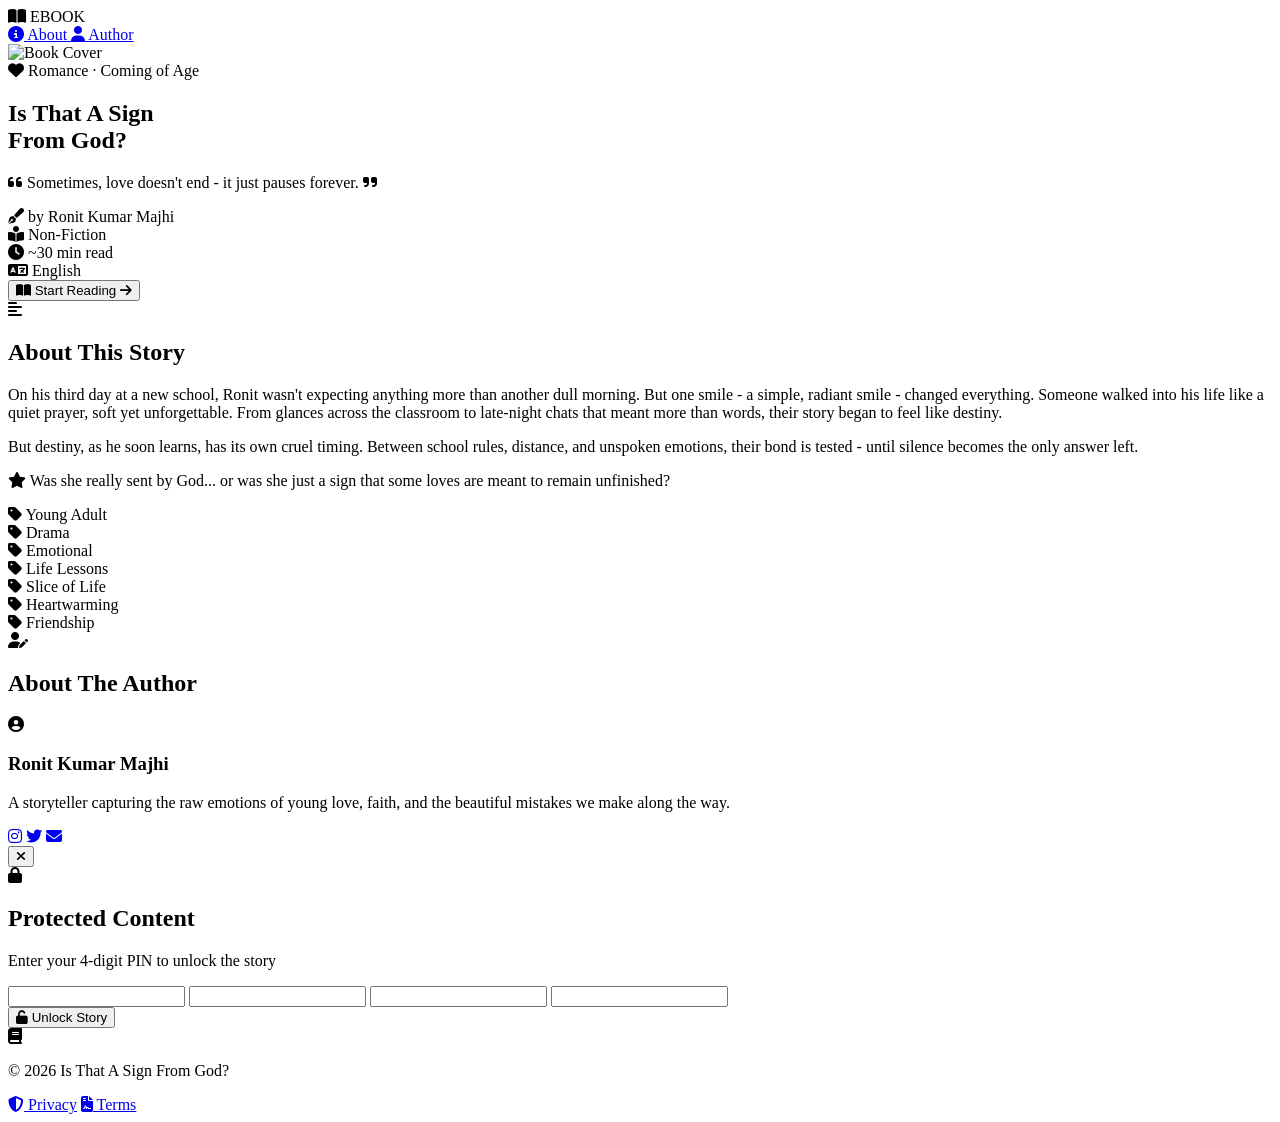
==== index.html @ 2b918b29 "Add files via upload" ====
<!DOCTYPE html>
<html lang="en">
<head>
    <meta charset="UTF-8">
    <meta name="viewport" content="width=device-width, initial-scale=1.0">
    <title>Is That A Sign From God? by Ronit Kumar Majhi</title>
    <link rel="stylesheet" href="https://cdnjs.cloudflare.com/ajax/libs/font-awesome/6.4.0/css/all.min.css">
    <link rel="stylesheet" href="css/styles.css">
</head>
<body>
    <!-- Minimalist Navigation -->
    <nav class="nav">
        <div class="nav-content">
            <div class="logo">
                <i class="fas fa-book-open"></i>
                <span>EBOOK</span>
            </div>
            <div class="nav-links">
                <a href="#about" class="nav-link">
                    <i class="fas fa-info-circle"></i>
                    <span>About</span>
                </a>
                <a href="#author" class="nav-link">
                    <i class="fas fa-user"></i>
                    <span>Author</span>
                </a>
            </div>
        </div>
    </nav>

    <div class="container">
        <!-- Hero Section -->
        <section class="hero" id="home">
            <div class="hero-content">
                <div class="book-cover">
                    <img src="./images/cover.jpg" alt="Book Cover">
                    <div class="cover-overlay"></div>
                </div>
                
                <div class="book-info">
                    <div class="genre-tag">
                        <i class="fas fa-heart"></i>
                        <span>Romance · Coming of Age</span>
                    </div>
                    
                    <h1 class="book-title">Is That A Sign<br>From God?</h1>
                    
                    <p class="tagline">
                        <i class="fas fa-quote-left"></i>
                        Sometimes, love doesn't end - it just pauses forever.
                        <i class="fas fa-quote-right"></i>
                    </p>
                    
                    <div class="author-info">
                        <i class="fas fa-pen-fancy"></i>
                        <span>by Ronit Kumar Majhi</span>
                    </div>
                    
                    <div class="book-stats">
                        <div class="stat">
                            <i class="fas fa-book-reader"></i>
                            <span>Non-Fiction</span>
                        </div>
                        <div class="stat">
                            <i class="fas fa-clock"></i>
                            <span>~30 min read</span>
                        </div>
                        <div class="stat">
                            <i class="fas fa-language"></i>
                            <span>English</span>
                        </div>
                    </div>
                    
                    <button class="cta-button" onclick="showPasswordLock()">
                        <i class="fas fa-book-open"></i>
                        <span>Start Reading</span>
                        <i class="fas fa-arrow-right"></i>
                    </button>
                </div>
            </div>
        </section>

        <!-- About Section -->
        <section class="about-section" id="about">
            <div class="section-header">
                <i class="fas fa-align-left"></i>
                <h2>About This Story</h2>
            </div>
            <div class="about-content">
                <p>On his third day at a new school, Ronit wasn't expecting anything more than another dull morning. But one smile - a simple, radiant smile - changed everything. Someone walked into his life like a quiet prayer, soft yet unforgettable. From glances across the classroom to late-night chats that meant more than words, their story began to feel like destiny.</p>
                <p>But destiny, as he soon learns, has its own cruel timing. Between school rules, distance, and unspoken emotions, their bond is tested - until silence becomes the only answer left.</p>
                <p class="highlight-text">
                    <i class="fas fa-star"></i>
                    Was she really sent by God... or was she just a sign that some loves are meant to remain unfinished?
                </p>
            </div>
            
            <div class="tags-container">
                <div class="tag"><i class="fas fa-tag"></i> Young Adult</div>
                <div class="tag"><i class="fas fa-tag"></i> Drama</div>
                <div class="tag"><i class="fas fa-tag"></i> Emotional</div>
                <div class="tag"><i class="fas fa-tag"></i> Life Lessons</div>
                <div class="tag"><i class="fas fa-tag"></i> Slice of Life</div>
                <div class="tag"><i class="fas fa-tag"></i> Heartwarming</div>
                <div class="tag"><i class="fas fa-tag"></i> Friendship</div>
            </div>
        </section>

        <!-- Author Section -->
        <section class="author-section" id="author">
            <div class="section-header">
                <i class="fas fa-user-edit"></i>
                <h2>About The Author</h2>
            </div>
            <div class="author-card">
                <div class="author-avatar">
                    <i class="fas fa-user-circle"></i>
                </div>
                <div class="author-details">
                    <h3>Ronit Kumar Majhi</h3>
                    <p class="author-bio">A storyteller capturing the raw emotions of young love, faith, and the beautiful mistakes we make along the way.</p>
                    <div class="author-social">
                        <a href="#" class="social-link"><i class="fab fa-instagram"></i></a>
                        <a href="#" class="social-link"><i class="fab fa-twitter"></i></a>
                        <a href="#" class="social-link"><i class="fas fa-envelope"></i></a>
                    </div>
                </div>
            </div>
        </section>
    </div>

    <!-- Password Lock Modal -->
    <div class="password-modal" id="passwordLock">
        <div class="modal-overlay" onclick="hidePasswordLock()"></div>
        <div class="modal-content">
            <button class="close-btn" onclick="hidePasswordLock()">
                <i class="fas fa-times"></i>
            </button>
            
            <div class="lock-header">
                <div class="lock-icon">
                    <i class="fas fa-lock"></i>
                </div>
                <h2>Protected Content</h2>
                <p>Enter your 4-digit PIN to unlock the story</p>
            </div>
            
            <div class="pin-inputs">
                <input type="password" maxlength="1" class="pin-box" id="pin1" />
                <input type="password" maxlength="1" class="pin-box" id="pin2" />
                <input type="password" maxlength="1" class="pin-box" id="pin3" />
                <input type="password" maxlength="1" class="pin-box" id="pin4" />
            </div>
            
            <button class="unlock-button" onclick="verifyPin()">
                <i class="fas fa-unlock"></i>
                <span>Unlock Story</span>
            </button>
            
            <div class="error-msg" id="errorMessage"></div>
        </div>
    </div>

    <!-- Footer -->
    <footer class="footer">
        <div class="footer-content">
            <div class="footer-section">
                <i class="fas fa-book"></i>
                <p>© 2026 Is That A Sign From God?</p>
            </div>
            <div class="footer-section">
                <a href="#"><i class="fas fa-shield-alt"></i> Privacy</a>
                <a href="#"><i class="fas fa-file-contract"></i> Terms</a>
            </div>
        </div>
    </footer>

    <script src="js/script.js"></script>
</body>
</html>
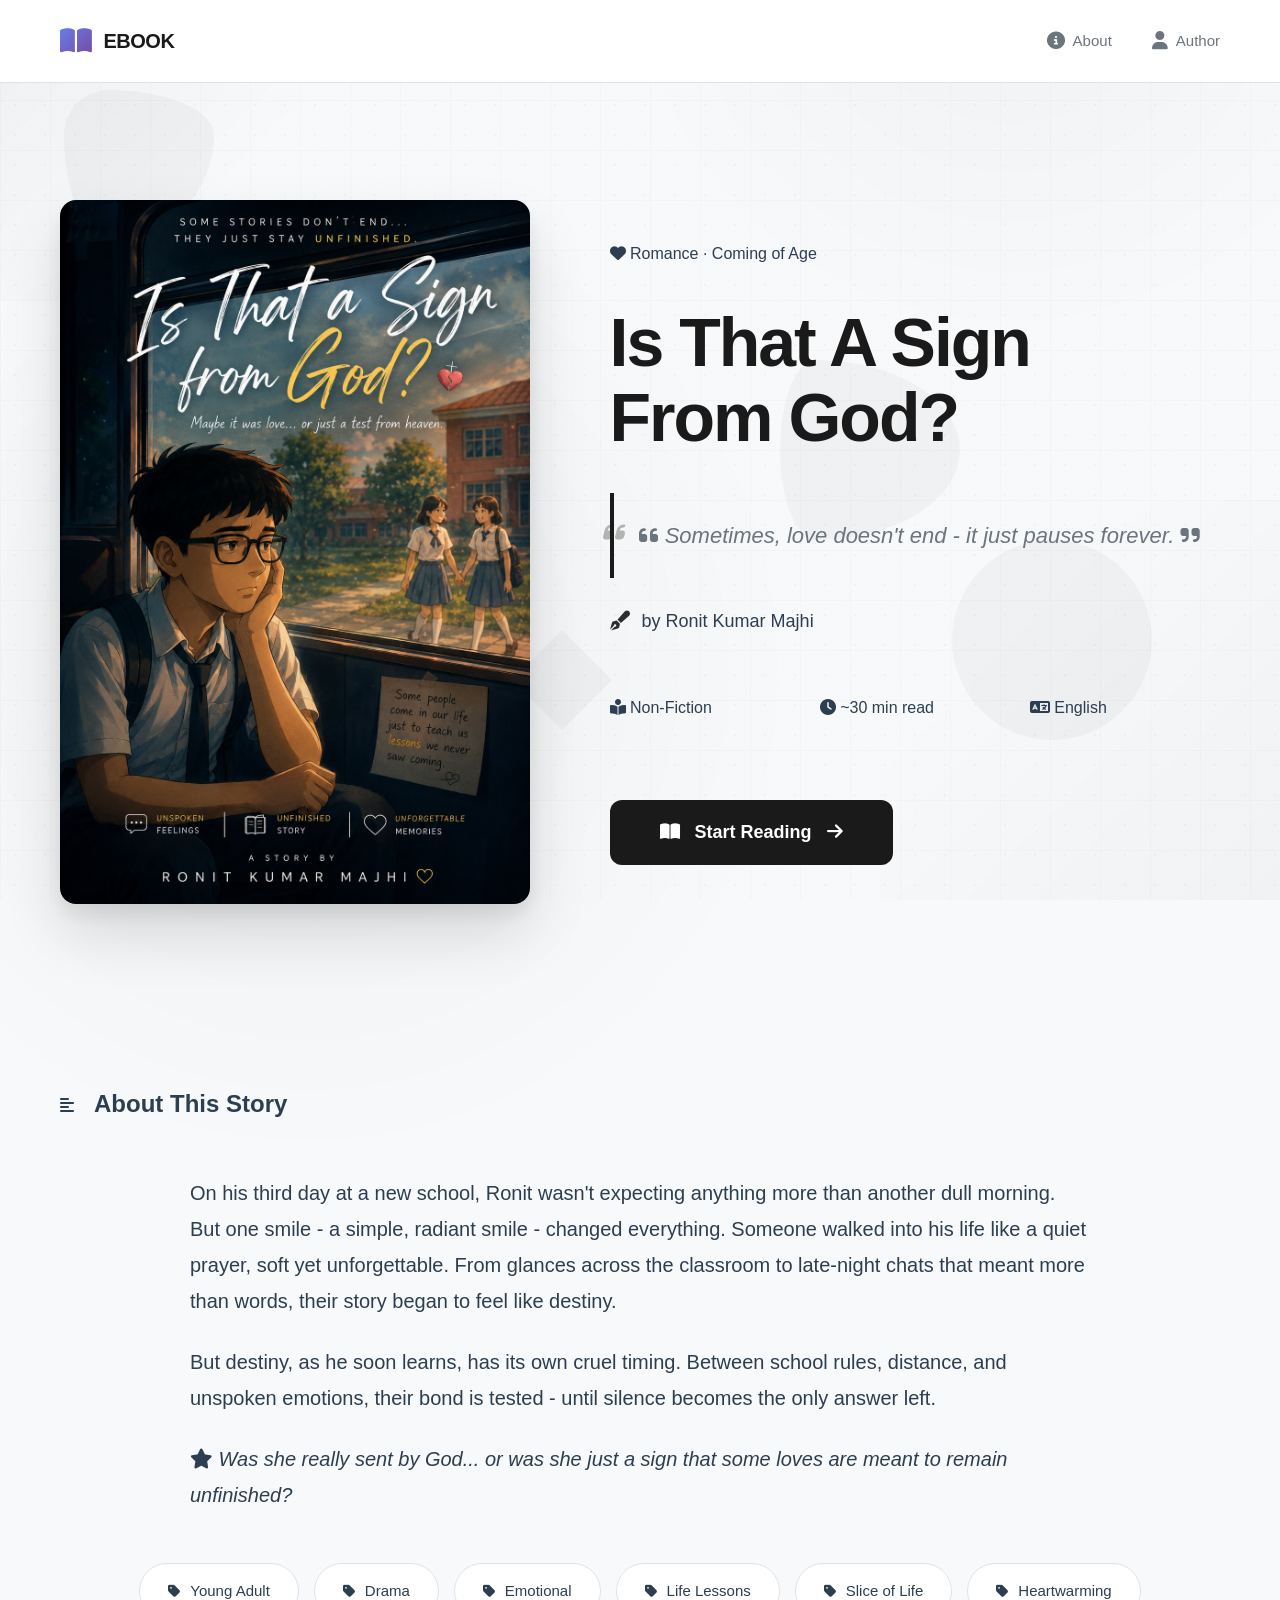
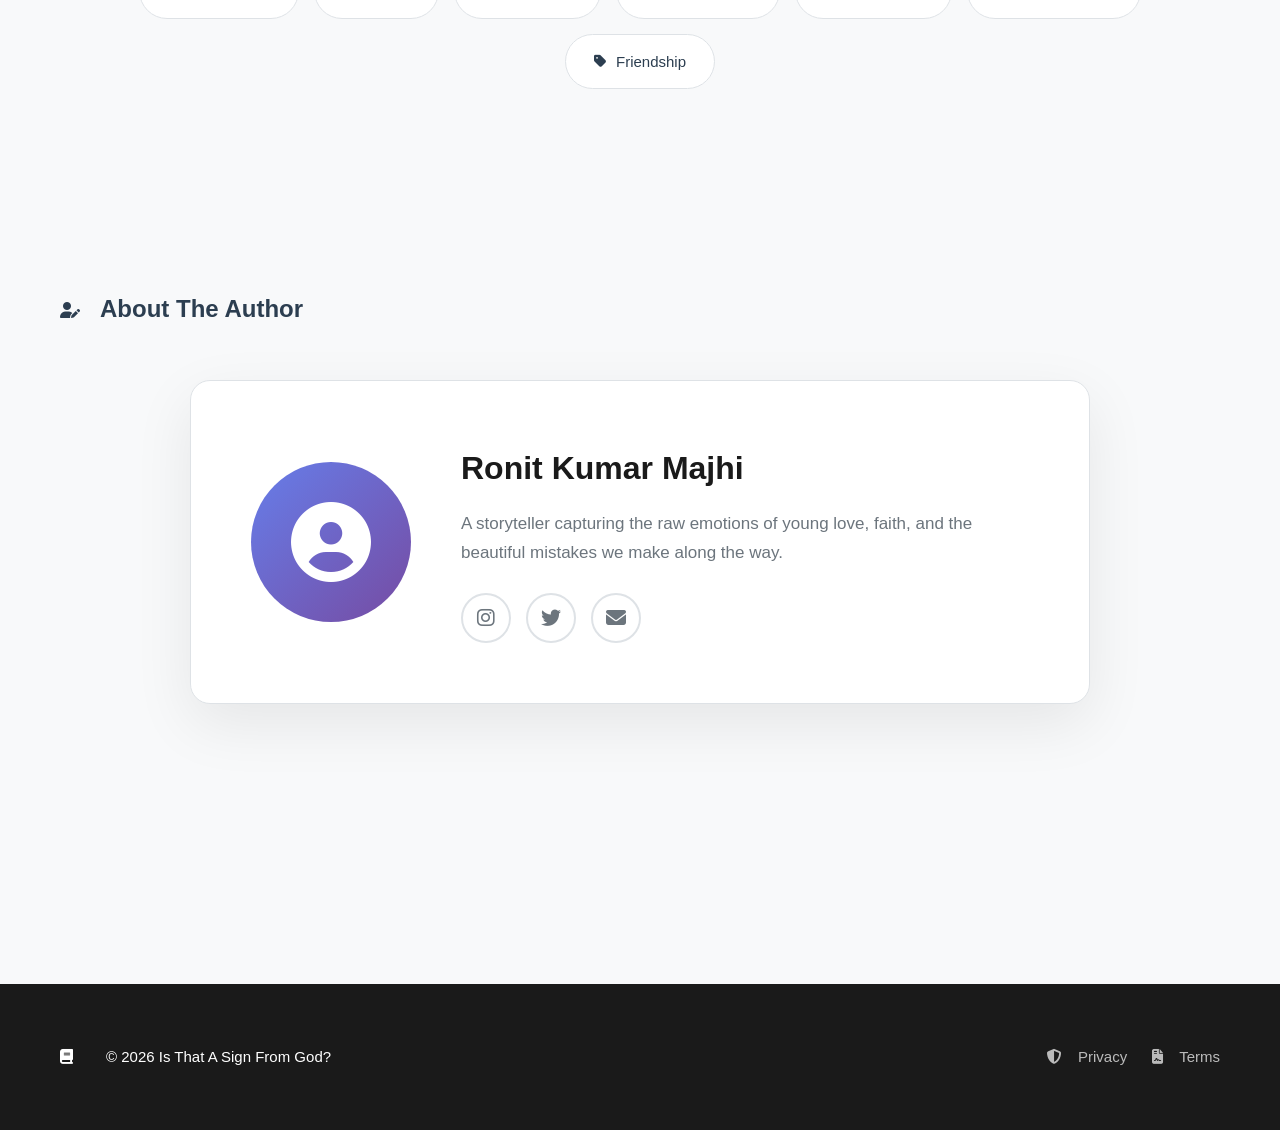
==== commit 03c2d0d2: "push" ====
--- a/index.html
+++ b/index.html
@@ -8,6 +8,21 @@
     <link rel="stylesheet" href="css/styles.css">
 </head>
 <body>
+    <!-- Background Elements -->
+    <div class="bg-shapes">
+        <div class="shape shape-1"></div>
+        <div class="shape shape-2"></div>
+        <div class="shape shape-3"></div>
+        <div class="shape shape-4"></div>
+        <div class="shape shape-5"></div>
+    </div>
+    <div class="bg-grid"></div>
+    <div class="bg-dots"></div>
+    <div class="corner-accent corner-accent-tl"></div>
+    <div class="corner-accent corner-accent-br"></div>
+    <div class="noise-overlay"></div>
+
+
     <!-- Minimalist Navigation -->
     <nav class="nav">
         <div class="nav-content">
--- a/css/styles.css
+++ b/css/styles.css
@@ -0,0 +1,1179 @@
+/* CSS Variables */
+:root {
+    --primary: #1a1a1a;
+    --secondary: #f8f9fa;
+    --accent: #2d2d2d;
+    --text: #2c3e50;
+    --text-light: #6c757d;
+    --border: #dee2e6;
+    --shadow: rgba(0, 0, 0, 0.08);
+    --shadow-lg: rgba(0, 0, 0, 0.15);
+    --transition: all 0.4s cubic-bezier(0.4, 0, 0.2, 1);
+    --gradient: linear-gradient(135deg, #667eea 0%, #764ba2 100%);
+}
+
+* {
+    margin: 0;
+    padding: 0;
+    box-sizing: border-box;
+}
+
+/* Background Decorative Elements */
+body::before {
+    content: '';
+    position: fixed;
+    top: -50%;
+    right: -10%;
+    width: 800px;
+    height: 800px;
+    background: radial-gradient(circle, rgba(26, 26, 26, 0.03) 0%, transparent 70%);
+    border-radius: 50%;
+    z-index: -1;
+    pointer-events: none;
+}
+
+body::after {
+    content: '';
+    position: fixed;
+    bottom: -30%;
+    left: -15%;
+    width: 1000px;
+    height: 1000px;
+    background: radial-gradient(circle, rgba(26, 26, 26, 0.04) 0%, transparent 70%);
+    border-radius: 50%;
+    z-index: -1;
+    pointer-events: none;
+}
+
+/* Floating geometric shapes */
+.bg-shapes {
+    position: fixed;
+    top: 0;
+    left: 0;
+    width: 100%;
+    height: 100%;
+    overflow: hidden;
+    z-index: -1;
+    pointer-events: none;
+}
+
+.shape {
+    position: absolute;
+    opacity: 0.03;
+}
+
+.shape-1 {
+    top: 10%;
+    left: 5%;
+    width: 150px;
+    height: 150px;
+    background: var(--primary);
+    border-radius: 30% 70% 70% 30% / 30% 30% 70% 70%;
+    animation: float 20s ease-in-out infinite;
+}
+
+.shape-2 {
+    top: 60%;
+    right: 10%;
+    width: 200px;
+    height: 200px;
+    background: var(--primary);
+    border-radius: 50%;
+    animation: float 25s ease-in-out infinite reverse;
+}
+
+.shape-3 {
+    bottom: 20%;
+    left: 15%;
+    width: 120px;
+    height: 120px;
+    background: var(--primary);
+    transform: rotate(45deg);
+    animation: float 30s ease-in-out infinite;
+}
+
+.shape-4 {
+    top: 40%;
+    right: 25%;
+    width: 180px;
+    height: 180px;
+    background: var(--primary);
+    border-radius: 20% 80% 80% 20% / 50% 50% 50% 50%;
+    animation: float 22s ease-in-out infinite;
+}
+
+.shape-5 {
+    top: 70%;
+    left: 40%;
+    width: 100px;
+    height: 100px;
+    background: var(--primary);
+    clip-path: polygon(50% 0%, 100% 50%, 50% 100%, 0% 50%);
+    animation: float 28s ease-in-out infinite reverse;
+}
+
+@keyframes float {
+    0%, 100% {
+        transform: translateY(0) rotate(0deg);
+    }
+    25% {
+        transform: translateY(-30px) rotate(5deg);
+    }
+    50% {
+        transform: translateY(0) rotate(0deg);
+    }
+    75% {
+        transform: translateY(30px) rotate(-5deg);
+    }
+}
+
+/* Subtle grid pattern */
+.bg-grid {
+    position: fixed;
+    top: 0;
+    left: 0;
+    width: 100%;
+    height: 100%;
+    background-image: 
+        linear-gradient(rgba(26, 26, 26, 0.02) 1px, transparent 1px),
+        linear-gradient(90deg, rgba(26, 26, 26, 0.02) 1px, transparent 1px);
+    background-size: 50px 50px;
+    z-index: -1;
+    pointer-events: none;
+}
+
+/* Diagonal lines pattern */
+.bg-lines {
+    position: fixed;
+    top: 0;
+    left: 0;
+    width: 100%;
+    height: 100%;
+    background-image: repeating-linear-gradient(
+        45deg,
+        transparent,
+        transparent 100px,
+        rgba(26, 26, 26, 0.01) 100px,
+        rgba(26, 26, 26, 0.01) 102px
+    );
+    z-index: -1;
+    pointer-events: none;
+}
+
+/* Dot pattern */
+.bg-dots {
+    position: fixed;
+    top: 0;
+    left: 0;
+    width: 100%;
+    height: 100%;
+    background-image: radial-gradient(circle, rgba(26, 26, 26, 0.03) 1px, transparent 1px);
+    background-size: 30px 30px;
+    z-index: -1;
+    pointer-events: none;
+}
+
+/* Corner accents */
+.corner-accent {
+    position: fixed;
+    z-index: -1;
+    pointer-events: none;
+}
+
+.corner-accent-tl {
+    top: 0;
+    left: 0;
+    width: 300px;
+    height: 300px;
+    background: linear-gradient(135deg, rgba(26, 26, 26, 0.04) 0%, transparent 70%);
+}
+
+.corner-accent-br {
+    bottom: 0;
+    right: 0;
+    width: 400px;
+    height: 400px;
+    background: linear-gradient(-45deg, rgba(26, 26, 26, 0.03) 0%, transparent 70%);
+}
+
+/* Noise texture overlay */
+.noise-overlay {
+    position: fixed;
+    top: 0;
+    left: 0;
+    width: 100%;
+    height: 100%;
+    background-image: url('data:image/svg+xml;utf8,<svg xmlns="http://www.w3.org/2000/svg" width="200" height="200"><filter id="noise"><feTurbulence type="fractalNoise" baseFrequency="0.9" numOctaves="4" stitchTiles="stitch"/></filter><rect width="100%" height="100%" filter="url(%23noise)" opacity="0.03"/></svg>');
+    z-index: -1;
+    pointer-events: none;
+    opacity: 0.5;
+}
+
+body {
+    font-family: 'Inter', -apple-system, BlinkMacSystemFont, 'Segoe UI', Roboto, sans-serif;
+    background: var(--secondary);
+    color: var(--text);
+    line-height: 1.7;
+    -webkit-font-smoothing: antialiased;
+    overflow-x: hidden;
+}
+
+/* Scroll Progress Bar */
+.scroll-progress {
+    position: fixed;
+    top: 0;
+    left: 0;
+    height: 4px;
+    background: var(--gradient);
+    width: 0%;
+    z-index: 9999;
+    transition: width 0.1s ease;
+}
+
+/* Navigation */
+.nav {
+    position: fixed;
+    top: 0;
+    left: 0;
+    right: 0;
+    background: rgba(255, 255, 255, 0.98);
+    backdrop-filter: blur(20px);
+    border-bottom: 1px solid var(--border);
+    z-index: 1000;
+    transition: var(--transition);
+}
+
+.nav.scrolled {
+    box-shadow: 0 4px 20px var(--shadow);
+}
+
+.nav-content {
+    max-width: 1400px;
+    margin: 0 auto;
+    padding: 24px 60px;
+    display: flex;
+    justify-content: space-between;
+    align-items: center;
+}
+
+.logo {
+    display: flex;
+    align-items: center;
+    gap: 12px;
+    font-weight: 700;
+    font-size: 20px;
+    color: var(--primary);
+    letter-spacing: -0.5px;
+}
+
+.logo i {
+    font-size: 28px;
+    background: var(--gradient);
+    -webkit-background-clip: text;
+    -webkit-text-fill-color: transparent;
+    background-clip: text;
+}
+
+.nav-links {
+    display: flex;
+    gap: 40px;
+}
+
+.nav-link {
+    display: flex;
+    align-items: center;
+    gap: 8px;
+    color: var(--text-light);
+    text-decoration: none;
+    font-size: 15px;
+    font-weight: 500;
+    transition: var(--transition);
+    position: relative;
+}
+
+.nav-link::after {
+    content: '';
+    position: absolute;
+    bottom: -5px;
+    left: 0;
+    width: 0;
+    height: 2px;
+    background: var(--gradient);
+    transition: width 0.3s ease;
+}
+
+.nav-link:hover {
+    color: var(--primary);
+}
+
+.nav-link:hover::after {
+    width: 100%;
+}
+
+.nav-link i {
+    font-size: 18px;
+}
+
+/* Container */
+.container {
+    max-width: 1400px;
+    margin: 0 auto;
+    padding: 120px 60px 80px;
+}
+
+/* Hero Section */
+.hero {
+    min-height: calc(100vh - 120px);
+    display: flex;
+    align-items: center;
+    padding: 80px 0;
+}
+
+.hero-content {
+    display: grid;
+    grid-template-columns: 1fr 1.3fr;
+    gap: 80px;
+    align-items: center;
+    width: 100%;
+}
+
+/* Book Cover with 3D Effect */
+.book-cover-wrapper {
+    position: relative;
+    perspective: 1500px;
+}
+
+.book-cover {
+    position: relative;
+    border-radius: 16px;
+    overflow: hidden;
+    box-shadow: 
+        0 30px 60px rgba(0, 0, 0, 0.12),
+        0 10px 20px rgba(0, 0, 0, 0.08);
+    transition: transform 0.6s cubic-bezier(0.23, 1, 0.32, 1);
+    transform-style: preserve-3d;
+}
+
+.book-cover:hover {
+    transform: translateY(-15px) rotateX(5deg) rotateY(-5deg);
+}
+
+.book-cover img {
+    width: 100%;
+    height: auto;
+    display: block;
+}
+
+.cover-overlay {
+    position: absolute;
+    top: 0;
+    left: 0;
+    right: 0;
+    bottom: 0;
+    background: linear-gradient(to bottom, transparent 50%, rgba(0,0,0,0.4));
+    opacity: 0;
+    transition: opacity 0.4s ease;
+}
+
+.book-cover:hover .cover-overlay {
+    opacity: 1;
+}
+
+/* Decorative Elements */
+.book-cover-wrapper::before {
+    content: '';
+    position: absolute;
+    top: -20px;
+    right: -20px;
+    width: 100px;
+    height: 100px;
+    background: var(--gradient);
+    border-radius: 50%;
+    opacity: 0.1;
+    z-index: -1;
+}
+
+.book-cover-wrapper::after {
+    content: '';
+    position: absolute;
+    bottom: -30px;
+    left: -30px;
+    width: 150px;
+    height: 150px;
+    background: var(--gradient);
+    border-radius: 50%;
+    opacity: 0.08;
+    z-index: -1;
+}
+
+/* Book Info */
+.book-info {
+    display: flex;
+    flex-direction: column;
+    gap: 28px;
+}
+
+.genre-badge {
+    display: inline-flex;
+    align-items: center;
+    gap: 10px;
+    padding: 12px 24px;
+    background: var(--secondary);
+    border: 1px solid var(--border);
+    border-radius: 50px;
+    font-size: 14px;
+    font-weight: 600;
+    color: var(--text);
+    width: fit-content;
+    letter-spacing: 0.5px;
+    text-transform: uppercase;
+}
+
+.genre-badge i {
+    font-size: 16px;
+    background: var(--gradient);
+    -webkit-background-clip: text;
+    -webkit-text-fill-color: transparent;
+}
+
+.book-title {
+    font-size: 68px;
+    font-weight: 900;
+    line-height: 1.1;
+    color: var(--primary);
+    letter-spacing: -2px;
+    margin: 10px 0;
+}
+
+.book-title-gradient {
+    background: var(--gradient);
+    -webkit-background-clip: text;
+    -webkit-text-fill-color: transparent;
+    background-clip: text;
+}
+
+.tagline {
+    font-size: 22px;
+    color: var(--text-light);
+    font-style: italic;
+    line-height: 1.6;
+    padding: 25px 0 25px 25px;
+    border-left: 4px solid var(--primary);
+    position: relative;
+}
+
+.tagline::before {
+    content: '\f10d';
+    font-family: 'Font Awesome 6 Free';
+    font-weight: 900;
+    position: absolute;
+    left: -12px;
+    top: 20px;
+    font-size: 24px;
+    color: var(--primary);
+    opacity: 0.3;
+}
+
+.author-info {
+    display: flex;
+    align-items: center;
+    gap: 12px;
+    font-size: 18px;
+    color: var(--text);
+    font-weight: 500;
+}
+
+.author-info i {
+    font-size: 20px;
+    color: var(--accent);
+}
+
+/* Stats Grid */
+.book-stats {
+    display: grid;
+    grid-template-columns: repeat(3, 1fr);
+    gap: 20px;
+    padding: 30px 0;
+}
+
+.stat-card {
+    display: flex;
+    flex-direction: column;
+    gap: 8px;
+    padding: 20px;
+    background: white;
+    border: 1px solid var(--border);
+    border-radius: 12px;
+    transition: var(--transition);
+}
+
+.stat-card:hover {
+    transform: translateY(-5px);
+    box-shadow: 0 10px 30px var(--shadow);
+    border-color: var(--primary);
+}
+
+.stat-icon {
+    font-size: 24px;
+    background: var(--gradient);
+    -webkit-background-clip: text;
+    -webkit-text-fill-color: transparent;
+}
+
+.stat-label {
+    font-size: 13px;
+    color: var(--text-light);
+    font-weight: 500;
+    text-transform: uppercase;
+    letter-spacing: 0.5px;
+}
+
+.stat-value {
+    font-size: 16px;
+    color: var(--text);
+    font-weight: 600;
+}
+
+/* CTA Button */
+.cta-button {
+    display: inline-flex;
+    align-items: center;
+    justify-content: center;
+    gap: 15px;
+    padding: 22px 50px;
+    background: var(--primary);
+    color: white;
+    border: none;
+    border-radius: 12px;
+    font-size: 18px;
+    font-weight: 600;
+    cursor: pointer;
+    transition: var(--transition);
+    width: fit-content;
+    margin-top: 20px;
+    position: relative;
+    overflow: hidden;
+}
+
+.cta-button::before {
+    content: '';
+    position: absolute;
+    top: 0;
+    left: -100%;
+    width: 100%;
+    height: 100%;
+    background: var(--gradient);
+    transition: left 0.4s ease;
+    z-index: 0;
+}
+
+.cta-button:hover::before {
+    left: 0;
+}
+
+.cta-button span,
+.cta-button i {
+    position: relative;
+    z-index: 1;
+}
+
+.cta-button:hover {
+    transform: translateY(-3px);
+    box-shadow: 0 15px 40px var(--shadow-lg);
+}
+
+.cta-button i:last-child {
+    transition: transform 0.3s ease;
+}
+
+.cta-button:hover i:last-child {
+    transform: translateX(5px);
+}
+
+/* Section Divider */
+.section-divider {
+    width: 100%;
+    height: 1px;
+    background: linear-gradient(90deg, transparent, var(--border), transparent);
+    margin: 80px 0;
+}
+
+/* About Section */
+.about-section,
+.author-section {
+    padding: 100px 0;
+}
+
+.section-header {
+    display: flex;
+    align-items: center;
+    gap: 20px;
+    margin-bottom: 50px;
+}
+
+.section-icon {
+    width: 60px;
+    height: 60px;
+    display: flex;
+    align-items: center;
+    justify-content: center;
+    background: var(--gradient);
+    border-radius: 16px;
+    font-size: 28px;
+    color: white;
+}
+
+.section-title {
+    font-size: 42px;
+    font-weight: 800;
+    color: var(--primary);
+    letter-spacing: -1px;
+}
+
+.about-content {
+    max-width: 900px;
+    margin: 0 auto;
+}
+
+.about-content p {
+    font-size: 20px;
+    line-height: 1.8;
+    color: var(--text);
+    margin-bottom: 25px;
+}
+
+/* Highlight Card */
+.highlight-card {
+    display: flex;
+    align-items: flex-start;
+    gap: 20px;
+    padding: 35px;
+    background: white;
+    border: 1px solid var(--border);
+    border-radius: 16px;
+    margin-top: 40px;
+    box-shadow: 0 10px 30px var(--shadow);
+}
+
+.highlight-icon {
+    width: 50px;
+    height: 50px;
+    display: flex;
+    align-items: center;
+    justify-content: center;
+    background: var(--gradient);
+    border-radius: 12px;
+    font-size: 24px;
+    color: white;
+    flex-shrink: 0;
+}
+
+.highlight-text {
+    font-size: 19px;
+    line-height: 1.7;
+    color: var(--text);
+    font-style: italic;
+}
+
+/* Tags */
+.tags-container {
+    display: flex;
+    flex-wrap: wrap;
+    gap: 15px;
+    margin-top: 50px;
+    justify-content: center;
+}
+
+.tag {
+    display: flex;
+    align-items: center;
+    gap: 10px;
+    padding: 14px 28px;
+    background: white;
+    border: 1px solid var(--border);
+    border-radius: 50px;
+    font-size: 15px;
+    font-weight: 500;
+    color: var(--text);
+    transition: var(--transition);
+}
+
+.tag:hover {
+    background: var(--primary);
+    color: white;
+    border-color: var(--primary);
+    transform: translateY(-3px);
+    box-shadow: 0 8px 20px var(--shadow);
+}
+
+.tag i {
+    font-size: 14px;
+}
+
+/* Author Section */
+.author-card {
+    display: flex;
+    gap: 50px;
+    align-items: center;
+    max-width: 900px;
+    margin: 0 auto;
+    padding: 60px;
+    background: white;
+    border: 1px solid var(--border);
+    border-radius: 20px;
+    box-shadow: 0 20px 60px var(--shadow);
+}
+
+.author-avatar-wrapper {
+    position: relative;
+}
+
+.author-avatar {
+    width: 160px;
+    height: 160px;
+    display: flex;
+    align-items: center;
+    justify-content: center;
+    background: var(--gradient);
+    border-radius: 50%;
+    font-size: 80px;
+    color: white;
+    position: relative;
+    z-index: 1;
+}
+
+.author-avatar-wrapper::before {
+    content: '';
+    position: absolute;
+    top: -10px;
+    left: -10px;
+    right: -10px;
+    bottom: -10px;
+    background: var(--gradient);
+    border-radius: 50%;
+    opacity: 0.2;
+    z-index: 0;
+}
+
+.author-details {
+    flex: 1;
+}
+
+.author-details h3 {
+    font-size: 32px;
+    margin-bottom: 15px;
+    color: var(--primary);
+    font-weight: 700;
+}
+
+.author-bio {
+    color: var(--text-light);
+    font-size: 17px;
+    line-height: 1.7;
+    margin-bottom: 25px;
+}
+
+.author-social {
+    display: flex;
+    gap: 15px;
+}
+
+.social-link {
+    width: 50px;
+    height: 50px;
+    display: flex;
+    align-items: center;
+    justify-content: center;
+    border: 2px solid var(--border);
+    border-radius: 50%;
+    color: var(--text-light);
+    font-size: 20px;
+    transition: var(--transition);
+    text-decoration: none;
+}
+
+.social-link:hover {
+    background: var(--gradient);
+    color: white;
+    border-color: transparent;
+    transform: translateY(-5px);
+}
+
+/* Password Modal */
+.password-modal {
+    display: none;
+    position: fixed;
+    top: 0;
+    left: 0;
+    right: 0;
+    bottom: 0;
+    z-index: 2000;
+    align-items: center;
+    justify-content: center;
+}
+
+.password-modal.active {
+    display: flex;
+}
+
+.modal-overlay {
+    position: absolute;
+    top: 0;
+    left: 0;
+    right: 0;
+    bottom: 0;
+    background: rgba(0, 0, 0, 0.8);
+    backdrop-filter: blur(10px);
+}
+
+.modal-content {
+    position: relative;
+    background: white;
+    border-radius: 24px;
+    padding: 60px;
+    max-width: 500px;
+    width: 90%;
+    box-shadow: 0 30px 80px rgba(0, 0, 0, 0.3);
+    animation: modalSlideIn 0.4s cubic-bezier(0.4, 0, 0.2, 1);
+}
+
+@keyframes modalSlideIn {
+    from {
+        opacity: 0;
+        transform: translateY(-30px) scale(0.95);
+    }
+    to {
+        opacity: 1;
+        transform: translateY(0) scale(1);
+    }
+}
+
+.close-btn {
+    position: absolute;
+    top: 25px;
+    right: 25px;
+    background: var(--secondary);
+    border: none;
+    font-size: 24px;
+    color: var(--text-light);
+    cursor: pointer;
+    transition: var(--transition);
+    width: 45px;
+    height: 45px;
+    display: flex;
+    align-items: center;
+    justify-content: center;
+    border-radius: 50%;
+}
+
+.close-btn:hover {
+    background: var(--primary);
+    color: white;
+    transform: rotate(90deg);
+}
+
+.lock-header {
+    text-align: center;
+    margin-bottom: 45px;
+}
+
+.lock-icon {
+    width: 100px;
+    height: 100px;
+    margin: 0 auto 25px;
+    background: var(--gradient);
+    border-radius: 50%;
+    display: flex;
+    align-items: center;
+    justify-content: center;
+    font-size: 45px;
+    color: white;
+}
+
+.lock-header h2 {
+    font-size: 32px;
+    margin-bottom: 12px;
+    color: var(--primary);
+    font-weight: 700;
+}
+
+.lock-header p {
+    color: var(--text-light);
+    font-size: 16px;
+}
+
+.pin-inputs {
+    display: flex;
+    gap: 18px;
+    justify-content: center;
+    margin-bottom: 35px;
+}
+
+.pin-box {
+    width: 70px;
+    height: 80px;
+    border: 2px solid var(--border);
+    border-radius: 12px;
+    text-align: center;
+    font-size: 32px;
+    font-weight: 700;
+    color: var(--primary);
+    transition: var(--transition);
+    outline: none;
+    background: var(--secondary);
+}
+
+.pin-box:focus {
+    border-color: var(--primary);
+    background: white;
+    box-shadow: 0 0 0 4px rgba(26, 26, 26, 0.1);
+    transform: scale(1.05);
+}
+
+.unlock-button {
+    width: 100%;
+    padding: 20px;
+    background: var(--gradient);
+    color: white;
+    border: none;
+    border-radius: 12px;
+    font-size: 18px;
+    font-weight: 600;
+    cursor: pointer;
+    transition: var(--transition);
+    display: flex;
+    align-items: center;
+    justify-content: center;
+    gap: 12px;
+}
+
+.unlock-button:hover {
+    transform: translateY(-3px);
+    box-shadow: 0 15px 40px rgba(102, 126, 234, 0.4);
+}
+
+.error-msg {
+    text-align: center;
+    color: #e74c3c;
+    font-size: 15px;
+    font-weight: 500;
+    margin-top: 20px;
+    min-height: 20px;
+}
+
+/* Footer */
+.footer {
+    background: var(--primary);
+    color: white;
+    padding: 60px 0;
+    margin-top: 100px;
+}
+
+.footer-content {
+    max-width: 1400px;
+    margin: 0 auto;
+    padding: 0 60px;
+    display: flex;
+    justify-content: space-between;
+    align-items: center;
+}
+
+.footer-section {
+    display: flex;
+    align-items: center;
+    gap: 25px;
+    font-size: 15px;
+}
+
+.footer-section i {
+    margin-right: 8px;
+}
+
+.footer-section a {
+    color: rgba(255, 255, 255, 0.7);
+    text-decoration: none;
+    transition: var(--transition);
+    display: flex;
+    align-items: center;
+    gap: 8px;
+}
+
+.footer-section a:hover {
+    color: white;
+}
+
+/* Features Section */
+.features-section {
+    padding: 100px 0;
+    background: white;
+}
+
+.features-grid {
+    display: grid;
+    grid-template-columns: repeat(3, 1fr);
+    gap: 40px;
+    margin-top: 60px;
+}
+
+.feature-card {
+    padding: 40px;
+    background: var(--secondary);
+    border: 1px solid var(--border);
+    border-radius: 16px;
+    transition: var(--transition);
+}
+
+.feature-card:hover {
+    transform: translateY(-10px);
+    box-shadow: 0 20px 50px var(--shadow);
+    border-color: var(--primary);
+}
+
+.feature-icon {
+    width: 70px;
+    height: 70px;
+    display: flex;
+    align-items: center;
+    justify-content: center;
+    background: var(--gradient);
+    border-radius: 16px;
+    font-size: 32px;
+    color: white;
+    margin-bottom: 25px;
+}
+
+.feature-title {
+    font-size: 22px;
+    font-weight: 700;
+    color: var(--primary);
+    margin-bottom: 15px;
+}
+
+.feature-desc {
+    font-size: 16px;
+    line-height: 1.7;
+    color: var(--text-light);
+}
+
+/* Responsive */
+@media (max-width: 1024px) {
+    .nav-content,
+    .container,
+    .footer-content {
+        padding-left: 40px;
+        padding-right: 40px;
+    }
+    
+    .hero-content {
+        grid-template-columns: 1fr;
+        gap: 60px;
+    }
+    
+    .book-stats {
+        grid-template-columns: repeat(3, 1fr);
+    }
+    
+    .features-grid {
+        grid-template-columns: 1fr;
+    }
+}
+
+@media (max-width: 768px) {
+    .nav-content {
+        padding: 20px 30px;
+    }
+    
+    .nav-link span {
+        display: none;
+    }
+    
+    .container {
+        padding: 100px 30px 60px;
+    }
+    
+    .book-title {
+        font-size: 42px;
+    }
+    
+    .tagline {
+        font-size: 18px;
+    }
+    
+    .book-stats {
+        grid-template-columns: 1fr;
+    }
+    
+    .section-title {
+        font-size: 32px;
+    }
+    
+    .about-content p {
+        font-size: 17px;
+    }
+    
+    .author-card {
+        flex-direction: column;
+        text-align: center;
+        padding: 40px 30px;
+    }
+    
+    .modal-content {
+        padding: 50px 40px;
+    }
+    
+    .pin-box {
+        width: 60px;
+        height: 70px;
+        font-size: 28px;
+    }
+    
+    .footer-content {
+        flex-direction: column;
+        gap: 30px;
+        text-align: center;
+    }
+}
+
+/* Smooth Scrolling */
+html {
+    scroll-behavior: smooth;
+}
+
+/* Selection */
+::selection {
+    background: var(--primary);
+    color: white;
+}
+
+::-webkit-scrollbar {
+    width: 12px;
+}
+
+::-webkit-scrollbar-track {
+    background: var(--secondary);
+}
+
+::-webkit-scrollbar-thumb {
+    background: var(--primary);
+    border-radius: 6px;
+}
+
+::-webkit-scrollbar-thumb:hover {
+    background: var(--accent);
+}
+
+/* Loading Animation */
+@keyframes fadeInUp {
+    from {
+        opacity: 0;
+        transform: translateY(30px);
+    }
+    to {
+        opacity: 1;
+        transform: translateY(0);
+    }
+}
+
+.fade-in-up {
+    animation: fadeInUp 0.6s ease forwards;
+}
